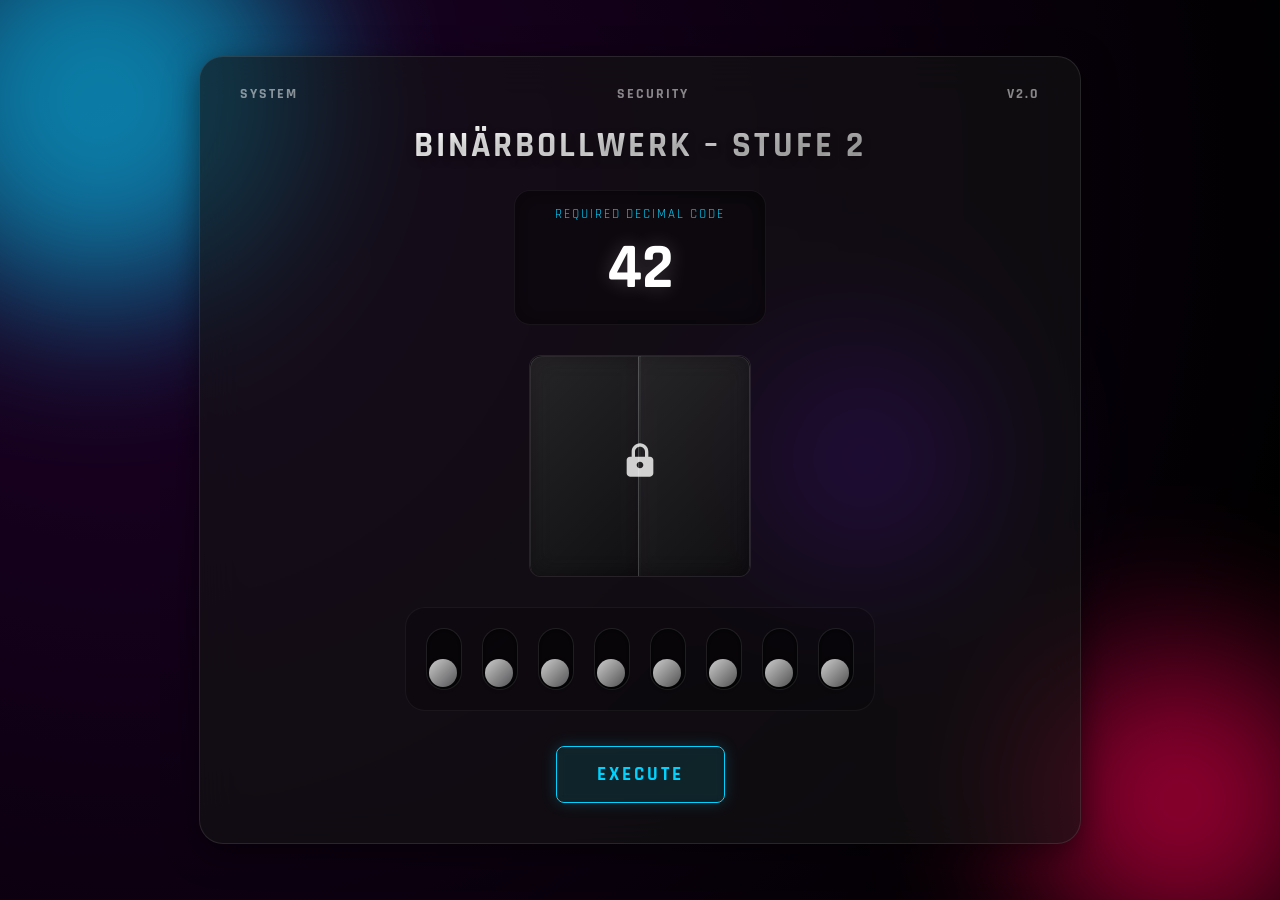
==== group2/index.html @ 8075913d "init" ====
<!DOCTYPE html>
<html lang="de">
<head>
    <meta charset="UTF-8">
    <meta name="viewport" content="width=device-width, initial-scale=1.0">
    <title>Binärbollwerk – 2</title>
    <link rel="stylesheet" href="../assets/styles.css">
</head>
<body>

    <div class="background-blobs">
        <div class="blob blob-1"></div>
        <div class="blob blob-2"></div>
        <div class="blob blob-3"></div>
    </div>

    <div id="game-config" data-target="42" data-letter="B"></div>

    <div class="container" id="main-container">
        <div class="status-bar">
            <span>System</span>
            <span>Security</span>
            <span>v2.0</span>
        </div>

        <h1>Binärbollwerk – Stufe 2</h1>

        <div class="display-box">
            <span class="display-label">Required Decimal Code</span>
            <div class="target-number" id="display-number">...</div>
        </div>

        <div class="door-container">
            <div class="door-panel door-left"></div>
            <div class="door-panel door-right"></div>
            <div class="lock-icon">
                <svg width="40" height="40" viewBox="0 0 24 24" fill="currentColor">
                    <path d="M12 2C9.243 2 7 4.243 7 7V10H6C4.897 10 4 10.897 4 12V20C4 21.103 4.897 22 6 22H18C19.103 22 20 21.103 20 20V12C20 10.897 19.103 10 18 10H17V7C17 4.243 14.757 2 12 2ZM12 4C13.654 4 15 5.346 15 7V10H9V7C9 5.346 10.346 4 12 4ZM12 17C10.897 17 10 16.103 10 15C10 13.897 10.897 13 12 13C13.103 13 14 13.897 14 15C14 16.103 13.103 17 12 17Z"/>
                </svg>
            </div>
            <div class="secret-content" id="secret-letter">?</div>
        </div>

        <div class="switch-board">
            <div class="switch-unit"><input type="checkbox" id="bit-7" class="switch-input" value="128"><label for="bit-7" class="switch-label"></label></div>
            <div class="switch-unit"><input type="checkbox" id="bit-6" class="switch-input" value="64"><label for="bit-6" class="switch-label"></label></div>
            <div class="switch-unit"><input type="checkbox" id="bit-5" class="switch-input" value="32"><label for="bit-5" class="switch-label"></label></div>
            <div class="switch-unit"><input type="checkbox" id="bit-4" class="switch-input" value="16"><label for="bit-4" class="switch-label"></label></div>
            <div class="switch-unit"><input type="checkbox" id="bit-3" class="switch-input" value="8"><label for="bit-3" class="switch-label"></label></div>
            <div class="switch-unit"><input type="checkbox" id="bit-2" class="switch-input" value="4"><label for="bit-2" class="switch-label"></label></div>
            <div class="switch-unit"><input type="checkbox" id="bit-1" class="switch-input" value="2"><label for="bit-1" class="switch-label"></label></div>
            <div class="switch-unit"><input type="checkbox" id="bit-0" class="switch-input" value="1"><label for="bit-0" class="switch-label"></label></div>
        </div>

        <button id="execute-btn" class="execute-btn">EXECUTE</button>
    </div>

    <script src="../assets/game.js"></script>
</body>
</html>
---- assets/styles.css ----
@import url('https://fonts.googleapis.com/css2?family=Rajdhani:wght@500;700&display=swap');

:root {
    --glass-bg: rgba(255, 255, 255, 0.05);
    --glass-border: rgba(255, 255, 255, 0.1);
    --glass-shadow: 0 8px 32px 0 rgba(0, 0, 0, 0.5);

    --neon-blue: #00d2ff;
    --neon-pink: #ff0055;
    --neon-green: #00ff88;
    --text-main: #ffffff;

    --font-main: 'Rajdhani', sans-serif;
}

body {
    background-color: #0f0f0f;
    color: var(--text-main);
    font-family: var(--font-main);
    display: flex;
    justify-content: center;
    align-items: center;
    min-height: 100vh;
    margin: 0;
    overflow: hidden;
    background: radial-gradient(circle at 10% 20%, rgb(30, 0, 40) 0%, rgb(0, 0, 0) 90%);
}

/* Floating Blobs */
.background-blobs {
    position: absolute;
    top: 0;
    left: 0;
    width: 100%;
    height: 100%;
    overflow: hidden;
    z-index: 0;
    pointer-events: none;
}

.blob {
    position: absolute;
    border-radius: 50%;
    filter: blur(80px);
    opacity: 0.6;
}

.blob-1 {
    width: 400px;
    height: 400px;
    background: var(--neon-blue);
    top: -100px;
    left: -100px;
    animation: float 10s infinite ease-in-out alternate;
}

.blob-2 {
    width: 300px;
    height: 300px;
    background: var(--neon-pink);
    bottom: -50px;
    right: -50px;
    animation: float 8s infinite ease-in-out alternate-reverse;
}

.blob-3 {
    width: 200px;
    height: 200px;
    background: #7000ff;
    top: 40%;
    left: 60%;
    animation: float 12s infinite ease-in-out;
}

@keyframes float {
    0% {
        transform: translate(0, 0);
    }
    100% {
        transform: translate(30px, 50px);
    }
}

/* --- Main Glass Container --- */
.container {
    position: relative;
    z-index: 10;
    width: 90%;
    max-width: 800px;
    padding: 28px 40px 40px;
    background: rgba(20, 20, 20, 0.6);
    backdrop-filter: blur(20px);
    -webkit-backdrop-filter: blur(20px);
    border: 1px solid var(--glass-border);
    border-radius: 24px;
    box-shadow: var(--glass-shadow);
    display: flex;
    flex-direction: column;
    align-items: center;
    transition: all 0.3s ease;
}

/* Navigation */
.site-nav {
    width: 100%;
    display: flex;
    gap: 10px;
    flex-wrap: wrap;
    justify-content: center;
    margin-bottom: 18px;
}

.site-nav a {
    text-decoration: none;
    color: rgba(255, 255, 255, 0.8);
    border: 1px solid rgba(255, 255, 255, 0.12);
    background: rgba(0, 0, 0, 0.25);
    padding: 8px 12px;
    border-radius: 999px;
    letter-spacing: 1px;
    text-transform: uppercase;
    font-weight: 700;
    font-size: 0.85rem;
    transition: all 0.2s ease;
}

.site-nav a:hover {
    transform: translateY(-1px);
    border-color: rgba(0, 210, 255, 0.5);
    color: #fff;
    box-shadow: 0 0 18px rgba(0, 210, 255, 0.12);
}

.site-nav a[aria-current="page"] {
    border-color: rgba(0, 255, 136, 0.5);
    color: var(--neon-green);
    box-shadow: 0 0 18px rgba(0, 255, 136, 0.12);
}

/* Access Denied Animation (Shake & Red Flash) */
.container.access-denied {
    animation: shake 0.5s cubic-bezier(.36, .07, .19, .97) both;
    border-color: var(--neon-pink);
    box-shadow: 0 0 30px rgba(255, 0, 85, 0.4);
}

@keyframes shake {
    10%,
    90% {
        transform: translate3d(-1px, 0, 0);
    }
    20%,
    80% {
        transform: translate3d(2px, 0, 0);
    }
    30%,
    50%,
    70% {
        transform: translate3d(-4px, 0, 0);
    }
    40%,
    60% {
        transform: translate3d(4px, 0, 0);
    }
}

/* Header */
.status-bar {
    width: 100%;
    display: flex;
    justify-content: space-between;
    font-size: 0.9rem;
    color: rgba(255, 255, 255, 0.5);
    margin-bottom: 20px;
    text-transform: uppercase;
    letter-spacing: 2px;
    font-weight: 700;
}

h1 {
    font-size: 2.2rem;
    margin: 0 0 22px 0;
    letter-spacing: 3px;
    font-weight: 700;
    background: linear-gradient(to right, #fff, #aaa);
    -webkit-background-clip: text;
    -webkit-text-fill-color: transparent;
    text-shadow: 0 4px 10px rgba(0, 0, 0, 0.3);
    text-transform: uppercase;
    text-align: center;
}

/* Target Display */
.display-box {
    background: rgba(0, 0, 0, 0.3);
    border-radius: 16px;
    padding: 15px 40px;
    margin-bottom: 30px;
    border: 1px solid rgba(255, 255, 255, 0.05);
    box-shadow: inset 0 0 20px rgba(0, 0, 0, 0.5);
    text-align: center;
    position: relative;
    transition: border-color 0.3s;
}

.container.access-denied .display-box {
    border-color: var(--neon-pink);
    color: var(--neon-pink);
}

.display-label {
    font-size: 0.8rem;
    color: var(--neon-blue);
    text-transform: uppercase;
    letter-spacing: 2px;
    margin-bottom: 5px;
    display: block;
}

.target-number {
    font-size: 4rem;
    font-weight: 700;
    color: #fff;
    text-shadow: 0 0 20px rgba(255, 255, 255, 0.2);
    font-variant-numeric: tabular-nums;
}

/* --- The Door --- */
.door-container {
    width: 220px;
    height: 220px;
    margin-bottom: 30px;
    position: relative;
    background: rgba(0, 0, 0, 0.2);
    border-radius: 12px;
    box-shadow: inset 0 0 20px rgba(0, 0, 0, 0.8);
    border: 1px solid rgba(255, 255, 255, 0.1);
    overflow: hidden;
}

.door-panel {
    position: absolute;
    top: 0;
    width: 50%;
    height: 100%;
    background: linear-gradient(135deg, rgba(255, 255, 255, 0.1), rgba(255, 255, 255, 0.02));
    backdrop-filter: blur(10px);
    border: 1px solid rgba(255, 255, 255, 0.1);
    transition: transform 0.8s cubic-bezier(0.4, 0, 0.2, 1);
    z-index: 2;
}

.door-left {
    left: 0;
    border-right: none;
    border-radius: 12px 0 0 12px;
}

.door-right {
    right: 0;
    border-left: 1px solid rgba(255, 255, 255, 0.2);
    border-radius: 0 12px 12px 0;
}

.lock-icon {
    position: absolute;
    top: 50%;
    left: 50%;
    transform: translate(-50%, -50%);
    z-index: 3;
    font-size: 3rem;
    color: rgba(255, 255, 255, 0.8);
    text-shadow: 0 0 15px rgba(255, 255, 255, 0.3);
    transition: opacity 0.5s;
}

.secret-content {
    position: absolute;
    top: 0;
    left: 0;
    width: 100%;
    height: 100%;
    display: flex;
    justify-content: center;
    align-items: center;
    font-size: 7rem;
    font-weight: 700;
    color: #fff;
    z-index: 1;
    opacity: 0;
    transition: opacity 0.5s 0.5s;
    text-shadow: 0 0 30px var(--neon-green);
}

/* --- Switch Board --- */
.switch-board {
    display: flex;
    gap: 20px;
    padding: 20px;
    margin-bottom: 25px;
    background: rgba(0, 0, 0, 0.2);
    border-radius: 20px;
    border: 1px solid rgba(255, 255, 255, 0.05);
    flex-wrap: wrap;
    justify-content: center;
}

.switch-unit {
    position: relative;
}

.switch-input {
    display: none;
}

/* Vertikale Toggle (Pillen) */
.switch-label {
    display: block;
    width: 34px;
    height: 60px;
    background: rgba(0, 0, 0, 0.4);
    border-radius: 50px;
    border: 1px solid rgba(255, 255, 255, 0.1);
    cursor: pointer;
    position: relative;
    transition: all 0.3s ease;
    box-shadow: inset 0 0 5px rgba(0, 0, 0, 0.8);
}

/* Knob */
.switch-label::after {
    content: "";
    position: absolute;
    bottom: 2px;
    left: 2px;
    width: 28px;
    height: 28px;
    border-radius: 50%;
    background: linear-gradient(135deg, rgba(255, 255, 255, 0.8), rgba(255, 255, 255, 0.3));
    box-shadow: 0 2px 4px rgba(0, 0, 0, 0.4);
    transition: all 0.3s cubic-bezier(0.4, 0.0, 0.2, 1);
}

.switch-input:checked + .switch-label {
    background: rgba(0, 210, 255, 0.2);
    border-color: var(--neon-blue);
    box-shadow: 0 0 10px rgba(0, 210, 255, 0.2), inset 0 0 5px rgba(0, 0, 0, 0.5);
}

.switch-input:checked + .switch-label::after {
    transform: translateY(-26px);
    background: var(--neon-blue);
    box-shadow: 0 0 10px var(--neon-blue);
}

/* --- EXECUTE BUTTON --- */
.execute-btn {
    background: rgba(0, 210, 255, 0.1);
    color: var(--neon-blue);
    border: 1px solid var(--neon-blue);
    padding: 15px 40px;
    font-size: 1.2rem;
    font-family: var(--font-main);
    font-weight: 700;
    letter-spacing: 3px;
    text-transform: uppercase;
    border-radius: 8px;
    cursor: pointer;
    transition: all 0.3s ease;
    box-shadow: 0 0 15px rgba(0, 210, 255, 0.2);
    outline: none;
    backdrop-filter: blur(5px);
    margin-top: 10px;
}

.execute-btn:hover {
    background: var(--neon-blue);
    color: #000;
    box-shadow: 0 0 30px var(--neon-blue);
    transform: translateY(-2px);
}

.execute-btn:active {
    transform: translateY(1px);
}

.execute-btn:disabled {
    opacity: 0.5;
    cursor: not-allowed;
    background: rgba(0, 255, 136, 0.2);
    border-color: var(--neon-green);
    color: var(--neon-green);
}

/* Success State */
.container.access-granted {
    border-color: rgba(0, 255, 136, 0.3);
    box-shadow: 0 0 40px rgba(0, 255, 136, 0.1);
}

.container.access-granted .door-left {
    transform: translateX(-90%) rotateY(-20deg);
    opacity: 0.5;
}

.container.access-granted .door-right {
    transform: translateX(90%) rotateY(20deg);
    opacity: 0.5;
}

.container.access-granted .secret-content {
    opacity: 1;
}

.container.access-granted .lock-icon {
    opacity: 0;
}

.container.access-granted .switch-input:checked + .switch-label {
    border-color: var(--neon-green);
    background: rgba(0, 255, 136, 0.2);
}

.container.access-granted .switch-input:checked + .switch-label::after {
    background: var(--neon-green);
    box-shadow: 0 0 15px var(--neon-green);
}

.container.access-granted .target-number,
.container.access-granted .display-label {
    color: var(--neon-green);
}

.container.access-granted .target-number {
    text-shadow: 0 0 30px var(--neon-green);
}

/* Mobile Fix */
@media (max-width: 600px) {
    .container {
        padding: 22px 18px 28px;
    }

    .switch-board {
        gap: 10px;
        padding: 20px;
    }

    .switch-label {
        width: 26px;
        height: 44px;
    }

    .switch-label::after {
        width: 20px;
        height: 20px;
        bottom: 2px;
        left: 2px;
    }

    .switch-input:checked + .switch-label::after {
        transform: translateY(-18px);
    }

    .target-number {
        font-size: 3rem;
    }

    h1 {
        font-size: 1.85rem;
    }

    .execute-btn {
        width: 100%;
    }
}
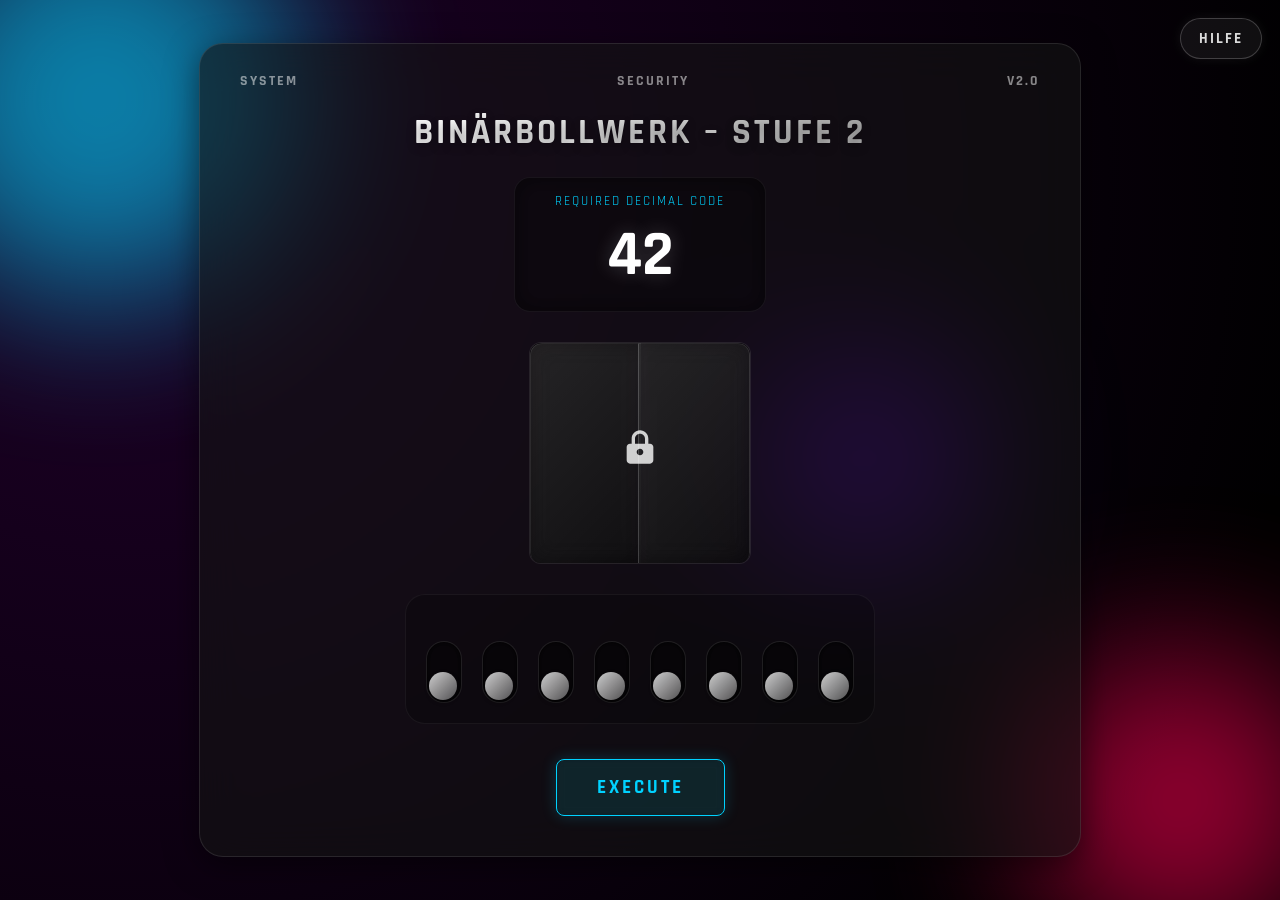
==== commit 1b468f01: "adjusted new code" ====
--- a/group2/index.html
+++ b/group2/index.html
@@ -1,11 +1,13 @@
 <!DOCTYPE html>
 <html lang="de">
+
 <head>
     <meta charset="UTF-8">
     <meta name="viewport" content="width=device-width, initial-scale=1.0">
-    <title>Binärbollwerk – 2</title>
+    <title>Binärbollwerk – Stufe 2</title>
     <link rel="stylesheet" href="../assets/styles.css">
 </head>
+
 <body>
 
     <div class="background-blobs">
@@ -14,7 +16,7 @@
         <div class="blob blob-3"></div>
     </div>
 
-    <div id="game-config" data-target="42" data-letter="B"></div>
+    <div id="game-config" data-target="42" data-letter="u"></div>
 
     <div class="container" id="main-container">
         <div class="status-bar">
@@ -35,21 +37,30 @@
             <div class="door-panel door-right"></div>
             <div class="lock-icon">
                 <svg width="40" height="40" viewBox="0 0 24 24" fill="currentColor">
-                    <path d="M12 2C9.243 2 7 4.243 7 7V10H6C4.897 10 4 10.897 4 12V20C4 21.103 4.897 22 6 22H18C19.103 22 20 21.103 20 20V12C20 10.897 19.103 10 18 10H17V7C17 4.243 14.757 2 12 2ZM12 4C13.654 4 15 5.346 15 7V10H9V7C9 5.346 10.346 4 12 4ZM12 17C10.897 17 10 16.103 10 15C10 13.897 10.897 13 12 13C13.103 13 14 13.897 14 15C14 16.103 13.103 17 12 17Z"/>
+                    <path
+                        d="M12 2C9.243 2 7 4.243 7 7V10H6C4.897 10 4 10.897 4 12V20C4 21.103 4.897 22 6 22H18C19.103 22 20 21.103 20 20V12C20 10.897 19.103 10 18 10H17V7C17 4.243 14.757 2 12 2ZM12 4C13.654 4 15 5.346 15 7V10H9V7C9 5.346 10.346 4 12 4ZM12 17C10.897 17 10 16.103 10 15C10 13.897 10.897 13 12 13C13.103 13 14 13.897 14 15C14 16.103 13.103 17 12 17Z" />
                 </svg>
             </div>
-            <div class="secret-content" id="secret-letter">?</div>
+            <div class="secret-content" id="secret-letter">u</div>
         </div>
 
         <div class="switch-board">
-            <div class="switch-unit"><input type="checkbox" id="bit-7" class="switch-input" value="128"><label for="bit-7" class="switch-label"></label></div>
-            <div class="switch-unit"><input type="checkbox" id="bit-6" class="switch-input" value="64"><label for="bit-6" class="switch-label"></label></div>
-            <div class="switch-unit"><input type="checkbox" id="bit-5" class="switch-input" value="32"><label for="bit-5" class="switch-label"></label></div>
-            <div class="switch-unit"><input type="checkbox" id="bit-4" class="switch-input" value="16"><label for="bit-4" class="switch-label"></label></div>
-            <div class="switch-unit"><input type="checkbox" id="bit-3" class="switch-input" value="8"><label for="bit-3" class="switch-label"></label></div>
-            <div class="switch-unit"><input type="checkbox" id="bit-2" class="switch-input" value="4"><label for="bit-2" class="switch-label"></label></div>
-            <div class="switch-unit"><input type="checkbox" id="bit-1" class="switch-input" value="2"><label for="bit-1" class="switch-label"></label></div>
-            <div class="switch-unit"><input type="checkbox" id="bit-0" class="switch-input" value="1"><label for="bit-0" class="switch-label"></label></div>
+            <div class="switch-unit"><input type="checkbox" id="bit-7" class="switch-input" value="128"><label
+                    for="bit-7" class="switch-label"></label></div>
+            <div class="switch-unit"><input type="checkbox" id="bit-6" class="switch-input" value="64"><label
+                    for="bit-6" class="switch-label"></label></div>
+            <div class="switch-unit"><input type="checkbox" id="bit-5" class="switch-input" value="32"><label
+                    for="bit-5" class="switch-label"></label></div>
+            <div class="switch-unit"><input type="checkbox" id="bit-4" class="switch-input" value="16"><label
+                    for="bit-4" class="switch-label"></label></div>
+            <div class="switch-unit"><input type="checkbox" id="bit-3" class="switch-input" value="8"><label for="bit-3"
+                    class="switch-label"></label></div>
+            <div class="switch-unit"><input type="checkbox" id="bit-2" class="switch-input" value="4"><label for="bit-2"
+                    class="switch-label"></label></div>
+            <div class="switch-unit"><input type="checkbox" id="bit-1" class="switch-input" value="2"><label for="bit-1"
+                    class="switch-label"></label></div>
+            <div class="switch-unit"><input type="checkbox" id="bit-0" class="switch-input" value="1"><label for="bit-0"
+                    class="switch-label"></label></div>
         </div>
 
         <button id="execute-btn" class="execute-btn">EXECUTE</button>
@@ -57,4 +68,5 @@
 
     <script src="../assets/game.js"></script>
 </body>
-</html>
+
+</html>
--- a/assets/styles.css
+++ b/assets/styles.css
@@ -22,17 +22,17 @@
     align-items: center;
     min-height: 100vh;
     margin: 0;
-    overflow: hidden;
+    overflow-x: hidden;
+    overflow-y: auto;
+    padding: clamp(16px, 3vh, 28px) 0;
+    box-sizing: border-box;
     background: radial-gradient(circle at 10% 20%, rgb(30, 0, 40) 0%, rgb(0, 0, 0) 90%);
 }
 
 /* Floating Blobs */
 .background-blobs {
-    position: absolute;
-    top: 0;
-    left: 0;
-    width: 100%;
-    height: 100%;
+    position: fixed;
+    inset: 0;
     overflow: hidden;
     z-index: 0;
     pointer-events: none;
@@ -307,10 +307,18 @@
 
 .switch-unit {
     position: relative;
+    display: flex;
+    flex-direction: column;
+    align-items: center;
+    gap: 8px;
 }
 
 .switch-input {
-    display: none;
+    position: absolute;
+    opacity: 0;
+    pointer-events: none;
+    width: 1px;
+    height: 1px;
 }
 
 /* Vertikale Toggle (Pillen) */
@@ -327,6 +335,23 @@
     box-shadow: inset 0 0 5px rgba(0, 0, 0, 0.8);
 }
 
+.bit-value {
+    font-size: 0.85rem;
+    font-weight: 700;
+    letter-spacing: 1px;
+    color: rgba(255, 255, 255, 0.7);
+    text-transform: uppercase;
+    opacity: 0;
+    transform: translateY(4px);
+    transition: opacity 0.2s ease, transform 0.2s ease;
+    user-select: none;
+}
+
+.container.show-help .bit-value {
+    opacity: 1;
+    transform: translateY(0);
+}
+
 /* Knob */
 .switch-label::after {
     content: "";
@@ -341,13 +366,13 @@
     transition: all 0.3s cubic-bezier(0.4, 0.0, 0.2, 1);
 }
 
-.switch-input:checked + .switch-label {
+.switch-input:checked ~ .switch-label {
     background: rgba(0, 210, 255, 0.2);
     border-color: var(--neon-blue);
     box-shadow: 0 0 10px rgba(0, 210, 255, 0.2), inset 0 0 5px rgba(0, 0, 0, 0.5);
 }
 
-.switch-input:checked + .switch-label::after {
+.switch-input:checked ~ .switch-label::after {
     transform: translateY(-26px);
     background: var(--neon-blue);
     box-shadow: 0 0 10px var(--neon-blue);
@@ -373,6 +398,40 @@
     margin-top: 10px;
 }
 
+.help-btn {
+    position: fixed;
+    top: calc(18px + env(safe-area-inset-top));
+    right: calc(18px + env(safe-area-inset-right));
+    z-index: 1000;
+    background: rgba(255, 255, 255, 0.06);
+    color: rgba(255, 255, 255, 0.85);
+    border: 1px solid rgba(255, 255, 255, 0.2);
+    padding: 10px 18px;
+    font-size: 0.95rem;
+    font-family: var(--font-main);
+    font-weight: 700;
+    letter-spacing: 2px;
+    text-transform: uppercase;
+    border-radius: 999px;
+    cursor: pointer;
+    transition: all 0.2s ease;
+    box-shadow: 0 0 12px rgba(255, 255, 255, 0.06);
+    outline: none;
+}
+
+.help-btn:hover {
+    border-color: rgba(0, 210, 255, 0.5);
+    color: #fff;
+    box-shadow: 0 0 18px rgba(0, 210, 255, 0.12);
+    transform: translateY(-1px);
+}
+
+.container.show-help .help-btn {
+    border-color: rgba(0, 255, 136, 0.5);
+    color: var(--neon-green);
+    box-shadow: 0 0 18px rgba(0, 255, 136, 0.12);
+}
+
 .execute-btn:hover {
     background: var(--neon-blue);
     color: #000;
@@ -416,12 +475,12 @@
     opacity: 0;
 }
 
-.container.access-granted .switch-input:checked + .switch-label {
+.container.access-granted .switch-input:checked ~ .switch-label {
     border-color: var(--neon-green);
     background: rgba(0, 255, 136, 0.2);
 }
 
-.container.access-granted .switch-input:checked + .switch-label::after {
+.container.access-granted .switch-input:checked ~ .switch-label::after {
     background: var(--neon-green);
     box-shadow: 0 0 15px var(--neon-green);
 }
@@ -451,6 +510,150 @@
         height: 44px;
     }
 
+    .bit-value {
+        font-size: 0.8rem;
+    }
+
+    .help-btn {
+        top: calc(12px + env(safe-area-inset-top));
+        right: calc(12px + env(safe-area-inset-right));
+        padding: 9px 14px;
+        font-size: 0.9rem;
+    }
+
+
+/* Small-height devices (e.g. landscape phones): allow scrolling and reduce sizes */
+@media (max-height: 720px) {
+    body {
+        overflow-y: auto;
+        align-items: flex-start;
+        padding: 18px 0;
+    }
+
+    .container {
+        margin: 18px 0;
+        padding: 18px 18px 22px;
+    }
+
+    h1 {
+        margin-bottom: 16px;
+        font-size: 1.7rem;
+    }
+
+    .target-number {
+        font-size: 2.8rem;
+    }
+
+    .door-container {
+        width: 180px;
+        height: 180px;
+        margin-bottom: 18px;
+    }
+
+    .secret-content {
+        font-size: 5.5rem;
+    }
+
+    .switch-board {
+        margin-bottom: 18px;
+        gap: 12px;
+        padding: 14px;
+    }
+
+    .execute-btn {
+        padding: 12px 26px;
+        font-size: 1.05rem;
+    }
+}
+
+/* Tablet landscape (iPad incl. iPad 10): ensure everything is reachable and fits nicely */
+@media (orientation: landscape) and (min-width: 1024px) and (max-width: 1366px) and (max-height: 900px) {
+    body {
+        align-items: flex-start;
+    }
+
+    .container {
+        margin: 12px 0;
+        padding: 20px 22px 24px;
+    }
+
+    h1 {
+        font-size: 1.9rem;
+        margin-bottom: 18px;
+    }
+
+    .display-box {
+        margin-bottom: 20px;
+        padding: 12px 28px;
+    }
+
+    .target-number {
+        font-size: 3.2rem;
+    }
+
+    .door-container {
+        width: 180px;
+        height: 180px;
+        margin-bottom: 20px;
+    }
+
+    .secret-content {
+        font-size: 5.6rem;
+    }
+
+    .switch-board {
+        gap: 14px;
+        padding: 16px;
+        margin-bottom: 18px;
+    }
+}
+
+/* iPad 10 landscape (commonly ~1180×820 CSS px): slightly more compact vertically */
+@media (orientation: landscape) and (min-width: 1100px) and (max-width: 1220px) and (max-height: 860px) {
+    .container {
+        padding: 18px 20px 20px;
+    }
+
+    .status-bar {
+        margin-bottom: 14px;
+        font-size: 0.85rem;
+    }
+
+    h1 {
+        font-size: 1.75rem;
+        margin-bottom: 14px;
+    }
+
+    .display-box {
+        margin-bottom: 16px;
+        padding: 10px 24px;
+    }
+
+    .target-number {
+        font-size: 3rem;
+    }
+
+    .door-container {
+        width: 168px;
+        height: 168px;
+        margin-bottom: 16px;
+    }
+
+    .secret-content {
+        font-size: 5.2rem;
+    }
+
+    .switch-board {
+        gap: 12px;
+        padding: 14px;
+        margin-bottom: 14px;
+    }
+
+    .execute-btn {
+        padding: 12px 28px;
+        font-size: 1.05rem;
+    }
+}
     .switch-label::after {
         width: 20px;
         height: 20px;
